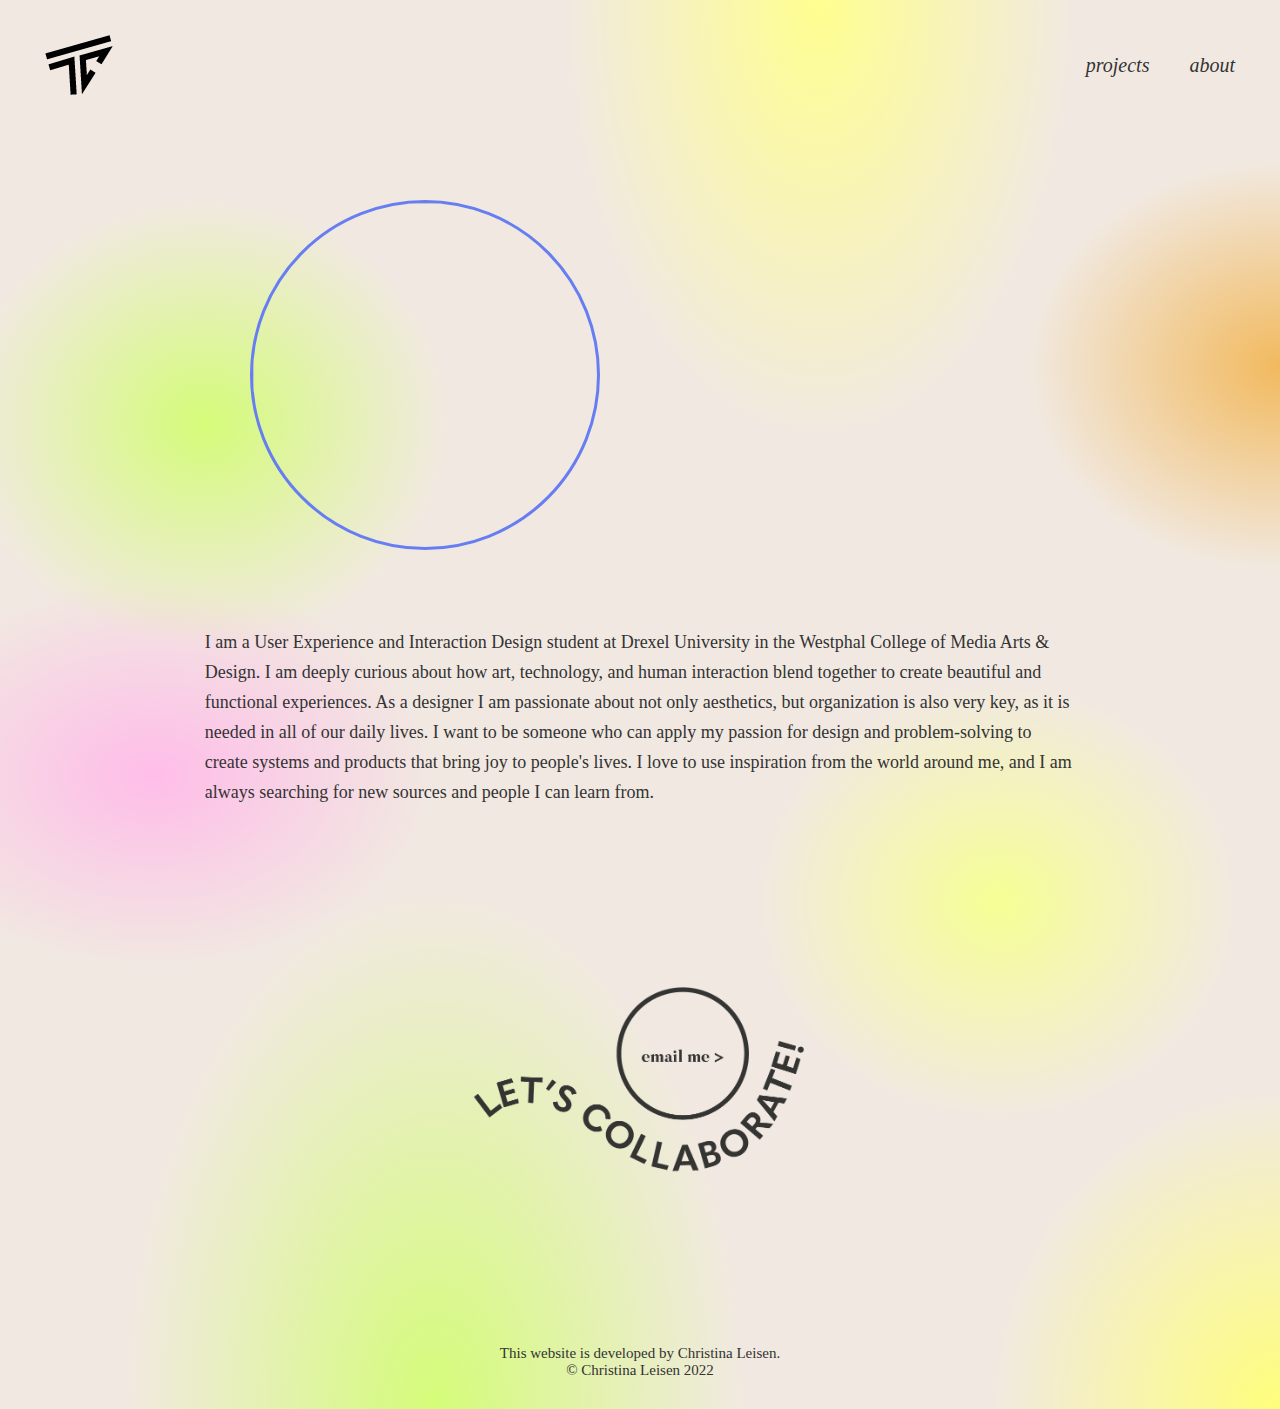
==== about.html @ bc180d77 "about page done!" ====
<!DOCTYPE html>
<html lang="en">
<head>
    <meta charset="UTF-8">
    <meta http-equiv="X-UA-Compatible" content="IE=edge">
    <meta name="viewport" content="width=device-width, initial-scale=1.0">
    <title>About</title>
    <link rel="stylesheet" href="aboutstyles.css" />
    <link rel="stylesheet" href="https://use.typekit.net/wwo5eal.css">
</head>
<body>

    <!-- logo left of screen -->
    <header class="header">
        <div class="header__cont">
            <a class="logo" href="index.html">
                <img class="header__logo" src="images/logo.png" alt="christina logo" />
                <!-- <p class="name">Christina Leisen</p> -->
            </a>

            <!-- nav on right of screen -->
            <nav class="header__nav">
                <ul class="header__list">
                    <li class="header__list-item">
                        <a class="header__link" href="index.html#UX/UI">projects</a>
                    </li>
                    <!-- <li class="header__list-item">
                        <a class="header__link" href="#">creative</a>
                    </li> -->
                    <li class="header__list-item">
                        <a class="header__link" href="about.html">about</a>
                    </li>
                </ul>
            </nav>
        </div>
    </header>

    <nav class="hamToggle" role="navigation">
        <div class="menuToggle">
          
          <input type="checkbox" />
  
          <!--Some spans to act as a hamburger.-->
          <span></span>
          <span></span>
          <span></span>
  
          <ul class="menu">
            <a href="#UX/UI"><li>projects</li></a>
            <!-- <a href=""><li>resume</li></a>
            <a href=""><li>about</li></a> -->
          </ul>
        </div>
      </nav>


    <main>

        <section class="hero">
            <div>
               <!-- big fun main picture -->
                    <img src="images/about/me-hiking.JPG" class="hero__img">
                </div>
                <div class="intro">
                    <div class="hi__there">
                        <h1>
                            Hi, Christina here!
                        </h1>
                    </div>
                    <div class="squiggle">
                        <img src="images/about/squiggle-blue.png" alt="squiggle">
                    </div>
                    <div class="i__am">
                        check out my <a class="span" href="images/about/temporary-resume.pdf" target="_blank">resume</a>
                        <br>
                        visit me on <a class="span" href="https://www.linkedin.com/in/christina-leisen-441023207/" target="_blank">LinkedIn</a>
                    </div>
                </div>
        </section>

        <div class="words">
            <div>
                I am a User Experience and Interaction Design student at Drexel 
                University in the Westphal College of Media Arts & Design. I am 
                deeply curious about how art, technology, and human interaction 
                blend together to create beautiful and functional experiences. As 
                a designer I am passionate about not only aesthetics, but 
                organization is also very key, as it is needed in all of our daily 
                lives. I want to be someone who can apply my passion for design and 
                problem-solving to create systems and products that bring joy to 
                people&apos;s lives. I love to use inspiration from the world around me, 
                and I am always searching for new sources and people I can learn from.
            </div>
        </div>

        <!-- ayy the end, the contact me content -->

        <section class="contact">
            <div class="contact__cont">
                <!-- <div class=" contact email__link" >email me &gt;</div>
                <div class=" contact contact__circle"></div> -->
                <a href="mailto:cil25@drexel.edu">
                    <img class=" contact collab__curve" src="images/collaborate-img.png" alt="collaborate" />
                </a>
            </div>
        </section>
        
    </main>

    <!-- footer with official writing -->
    <footer class="footer">
        <div class="footer__first">
            <p>
                This website is developed by Christina Leisen.
            </p>
            </div>
            <div class="footer__second">
                <p>
                &copy; Christina Leisen 2022
                 </p>
                </div>        
    </footer>

    </main>
</body>
</html>
---- aboutstyles.css ----
:root{
    --background-color: #f1e9e1;
    --branding-topic: #ff8f1e;
    --interaction-topic: #88c23f;
    --organization-topic: #f195e4;
    --data-topic: #667ef2;
    --off-black: #333333;
    --section-padding: 70px 0 100px 0;
    --max-width: 1300px;
    --button-radius: 25px;
    --font-2: "Butler";
    --topic-margin: 0 20px 0 0;
    --top-btn-margin: 0 7px 00;
    --dot-margin: 3px;

}

@keyframes fadeIn {
    from { opacity: 0; }
    to   { opacity: 1; }
}

* {
    border: none;
    box-sizing: border-box;
    margin: 0;
    padding: 0;
}

img {
    height: auto;
    width: 100%;
  }

body{
    font-family: "Quasimoda";
    background-color: var(--background-color);
    background-image:  
    radial-gradient(at 64% 0%, hsla(60,99%,78%,1) 0, transparent 22%),  
    radial-gradient(at 16% 30%, hsla(78,95%,73%,1) 0, transparent 16%),  
    radial-gradient(at 100% 26%, hsla(37,85%,66%,1) 0, transparent 14%),  
    radial-gradient(at 34% 100%, hsla(78,95%,73%,1) 0, transparent 26%),  
    radial-gradient(at 12% 55%, hsla(320,100%,87%,1) 0, transparent 18%),  
    radial-gradient(at 78% 64%, hsla(65,99%,79%,1) 0, transparent 17%),  
    radial-gradient(at 100% 100%, hsla(60,99%,74%,1) 0, transparent 16%);
    color: var(--off-black);
    -webkit-font-smoothing: antialiased;
}



/* nav */

.logo{
    display: flex;
    flex-direction: row;
    align-items: center;
}

.header__logo{
    padding-right: 25px;
}

.header__cont {
    align-items: center;
    display: flex;
    justify-content: space-between;
    margin: 0 auto;
    padding: 35px 45px;
    max-width: var(--max-width);
}

.header__list {
    display: flex;
}

.header__list-item {
    list-style-type: none;
    font-style: italic;
    font-weight: 500;
    font-size: 20px;
}

.header__link {
    color: var(--off-black);
    margin-left: 40px;
    text-decoration: none;
    display: inline-block;
    position: relative;
}

.header__link:after{
    content: '';
    position: absolute;
    width: 100%;
    transform: scaleX(0);
    height: 2px;
    bottom: 0;
    left: 0;
    background-color: var(--off-black);
    transform-origin: bottom right;
    transition: transform 0.25s ease-out;
}

.header__link:hover:after{
    transform: scaleX(1);
    transform-origin: bottom left;
}

/* don't show hamburger menu */
.hamToggle{
    display: none;
}



/* about page */



.hero{
    display: flex;
    align-items: center;
    justify-content: space-evenly;
    margin: auto;
    width: 80%;
    margin-top: 70px;
}

.hero__img{
    object-fit: cover;
    border-radius: 50%;
    width: 350px;
    height: 350px;
    /* display: block; */
    border: 3px solid var(--data-topic);
}

.intro{
    width: 30%;
}

.hi__there{
    padding-bottom: 20px;
    animation: fadeIn ease-in .5s forwards;
    opacity: 0;
}

h1{
    font-weight: 500;
    font-style: italic;
    font-size: 40px;
    line-height: 55px;
}

.my__name{
    font-style: normal;
    font-weight: 600;
    color: #F78F26;
    animation: fadeIn .5s ease-in .5s forwards;
    opacity: 0;
}

.squiggle{
    width: 50%;
    animation: fadeIn .5s ease-in .5s forwards;
    opacity: 0;
}

.i__am{
    padding-top: 15px;
    width: 80%;
    font-size: 20px;
    font-weight: 600;
    line-height: 25px;
    animation: fadeIn .5s ease-in .5s forwards;
    opacity: 0;
}

.span{
    color: var(--data-topic);
    font-weight: 600;
}

a{
    text-decoration: none;
}

.words{
    font-weight: 400;
    font-size: 18px;
    line-height: 30px;
    display: flex;
    align-items: center;
    justify-content: center;
    margin-top: 70px;
}

.words div{
    width: 68%;
}

.contact{
    margin-top: 90px;
}

.contact__cont{
    display: flex;
    align-items: center;
    justify-content: center;
}

.collab__curve{
    width: 350px;
    margin-bottom: 160px;
}

.footer{
    display: flex;
    flex-direction: column;
    justify-content: center;
    align-items: center;
    color: var(--off-black);
    font-weight: 400;
    font-family: var(--font-2);
    font-size: 15px;
    margin-bottom: 30px;
}
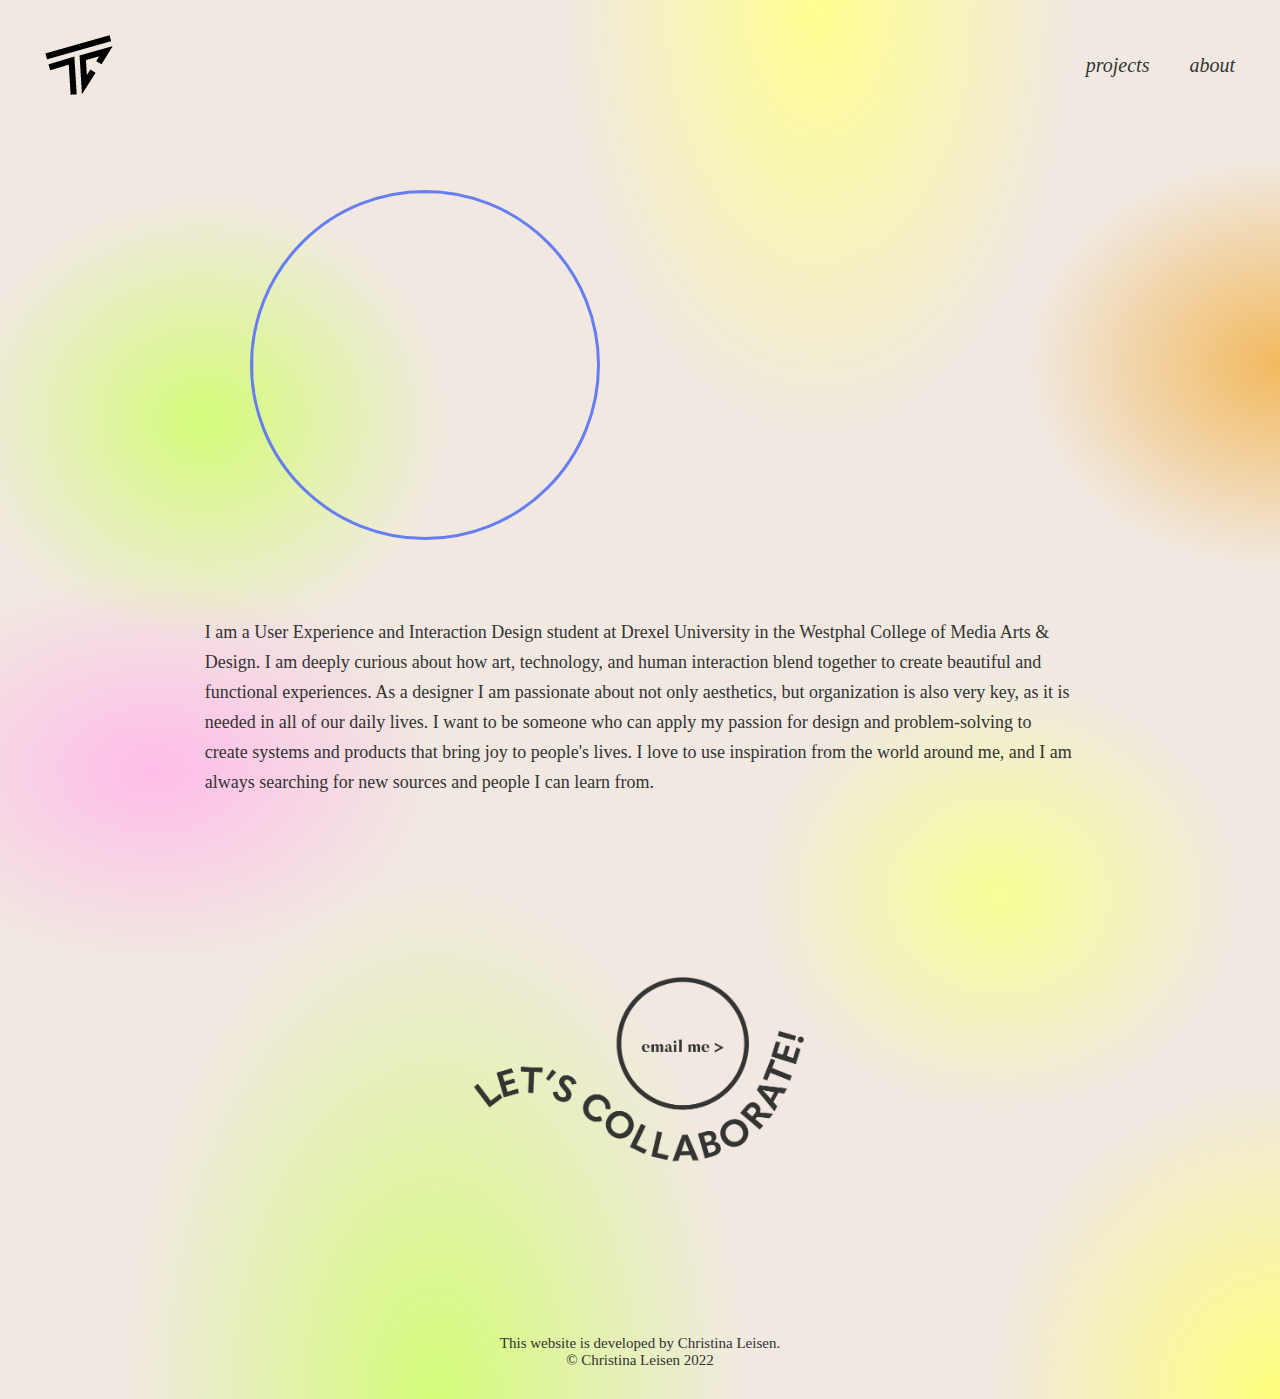
==== commit b7faf8db: "updated resume" ====
--- a/about.html
+++ b/about.html
@@ -59,7 +59,7 @@
         <section class="hero">
             <div>
                <!-- big fun main picture -->
-                    <img src="images/about/me-hiking.JPG" class="hero__img">
+                    <img src="images/about/me-hiking.jpg" class="hero__img">
                 </div>
                 <div class="intro">
                     <div class="hi__there">
@@ -71,7 +71,7 @@
                         <img src="images/about/squiggle-blue.png" alt="squiggle">
                     </div>
                     <div class="i__am">
-                        check out my <a class="span" href="images/about/temporary-resume.pdf" target="_blank">resume</a>
+                        check out my <a class="span" href="images/about/CLeisenResume2022.pdf" target="_blank">resume</a>
                         <br>
                         visit me on <a class="span" href="https://www.linkedin.com/in/christina-leisen-441023207/" target="_blank">LinkedIn</a>
                     </div>
--- a/aboutstyles.css
+++ b/aboutstyles.css
@@ -124,7 +124,7 @@
     justify-content: space-evenly;
     margin: auto;
     width: 80%;
-    margin-top: 70px;
+    margin-top: 60px;
 }
 
 .hero__img{
